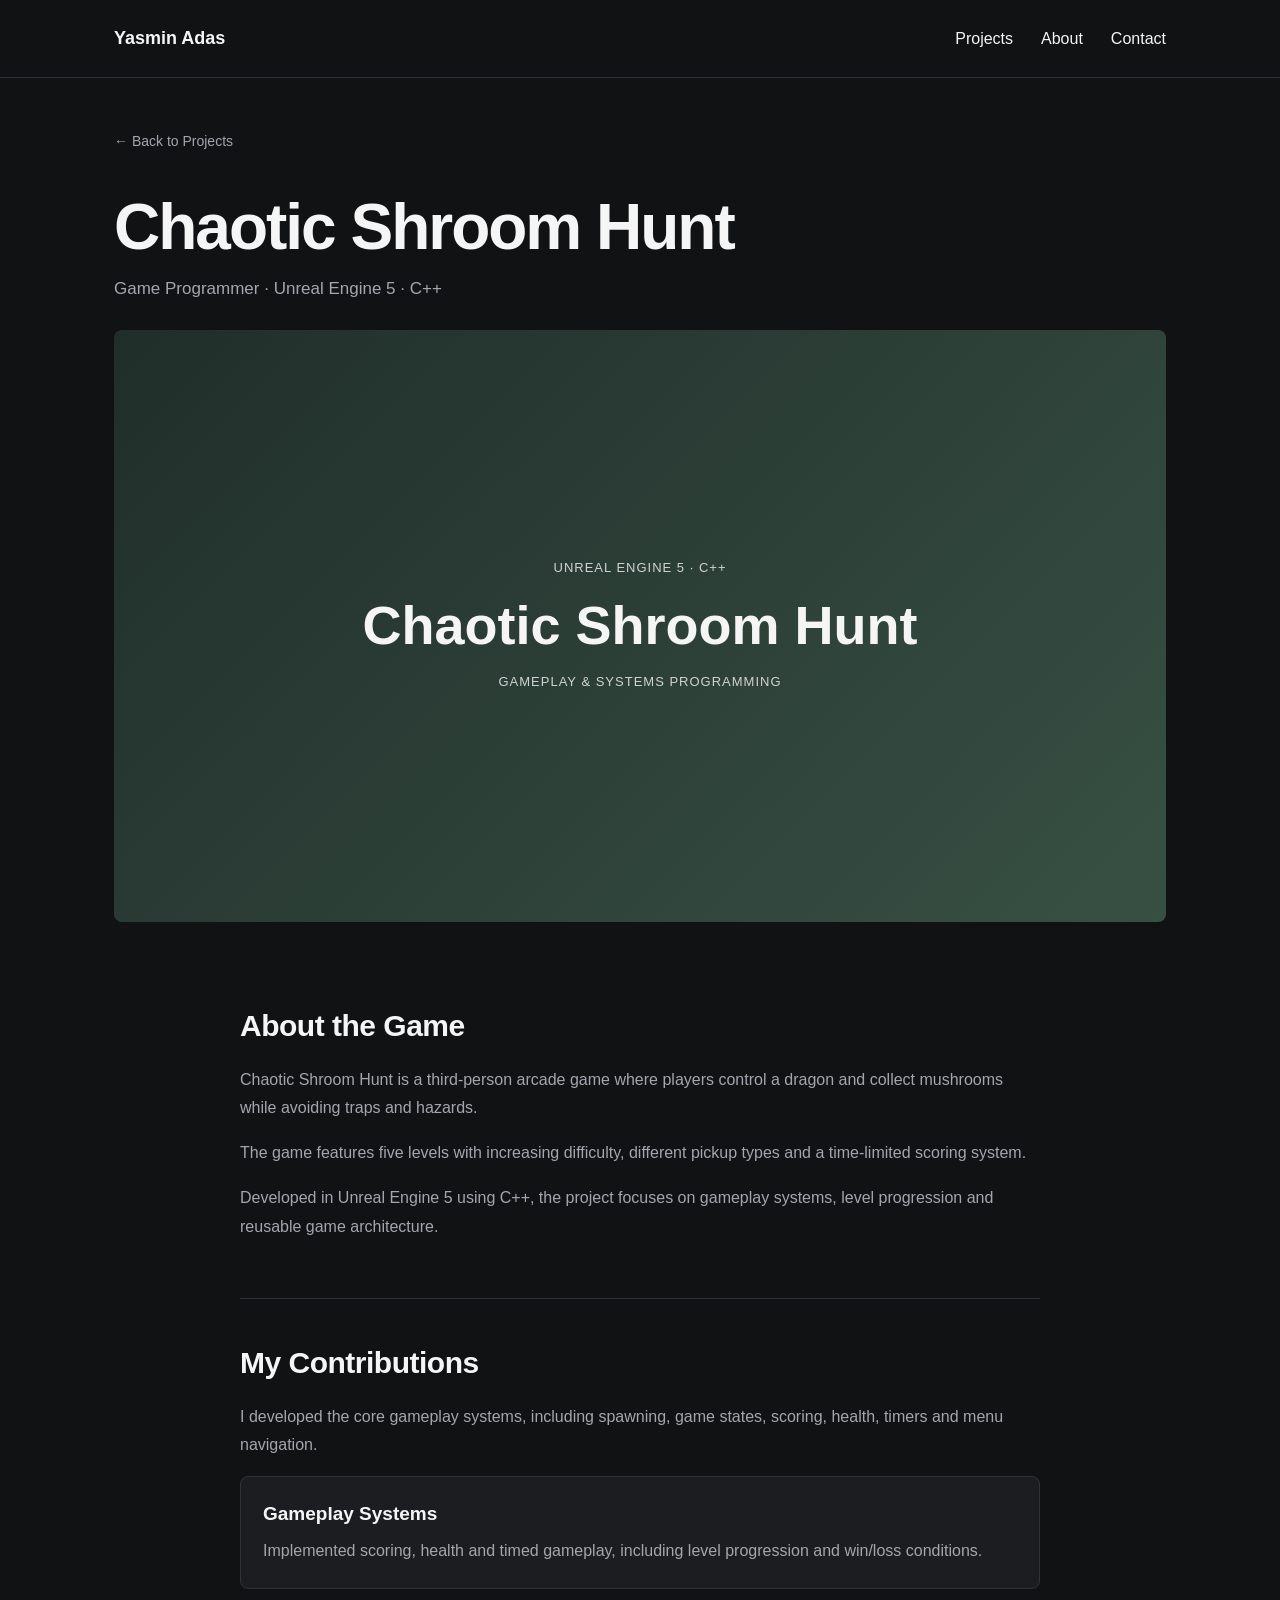
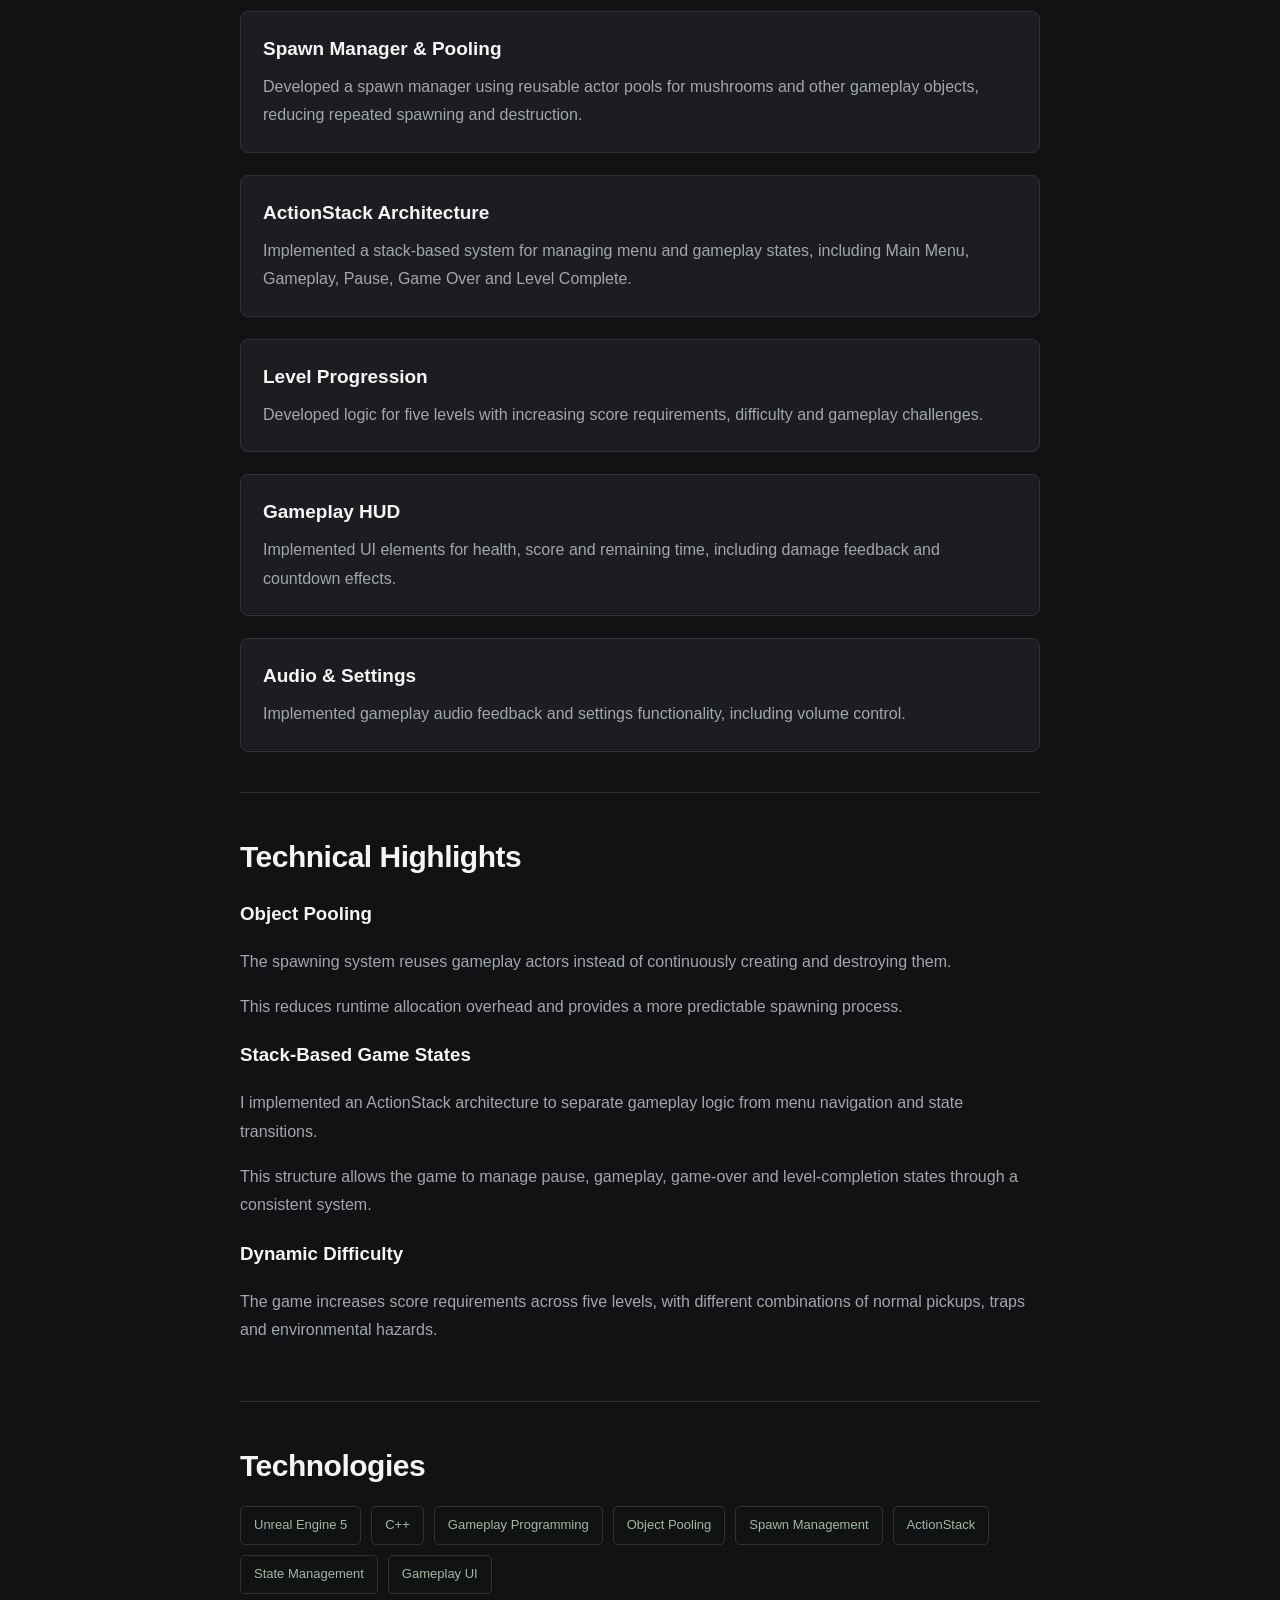
==== chaoticshroomhunt.html @ 8366841c "Add files via upload" ====
<!DOCTYPE html>
<html lang="en">
<head>
    <meta charset="UTF-8">
    <meta name="viewport" content="width=device-width, initial-scale=1.0">
    <meta name="description" content="Chaotic Shroom Hunt - Unreal Engine C++ Gameplay Programming by Yasmin Adas">
    <title>Chaotic Shroom Hunt | Yasmin Adas</title>
    <link rel="stylesheet" href="style.css">

    <style>
        .shroom-hero {
            display: flex;
            flex-direction: column;
            align-items: center;
            justify-content: center;
            gap: 14px;
            width: 100%;
            min-height: 300px;
            aspect-ratio: 16 / 9;
            padding: 30px;
            background: linear-gradient(135deg, #202e2a, #385044);
            border-radius: 8px;
            text-align: center;
        }

        .shroom-hero strong {
            font-size: clamp(30px, 5vw, 54px);
            line-height: 1.2;
        }

        .shroom-hero span {
            color: #d0d2d6;
            font-size: 13px;
            letter-spacing: 1px;
        }

        .contribution-list {
            display: grid;
            gap: 22px;
        }

        .contribution-item {
            padding: 22px;
            background: var(--surface);
            border: 1px solid var(--border);
            border-radius: 8px;
        }

        .contribution-item h3 {
            margin: 0 0 8px;
            font-size: 19px;
        }

        .contribution-item p {
            margin: 0;
        }

        .tech-tags {
            display: flex;
            flex-wrap: wrap;
            gap: 10px;
        }

        .tech-tag {
            padding: 8px 13px;
            border: 1px solid var(--border);
            border-radius: 5px;
            color: var(--accent);
            font-size: 13px;
        }
    </style>
</head>

<body>
    <header>
        <nav>
            <a href="index.html#home">Yasmin Adas</a>

            <div>
                <a href="index.html#projects">Projects</a>
                <a href="index.html#about">About</a>
                <a href="index.html#contact">Contact</a>
            </div>
        </nav>
    </header>

    <main>
        <section class="project-detail">

            <a class="back-link" href="index.html#projects">
                ← Back to Projects
            </a>

            <h1>Chaotic Shroom Hunt</h1>

            <p class="project-subtitle">
                Game Programmer · Unreal Engine 5 · C++
            </p>

            <div class="shroom-hero">
                <span>UNREAL ENGINE 5 · C++</span>
                <strong>Chaotic Shroom Hunt</strong>
                <span>GAMEPLAY & SYSTEMS PROGRAMMING</span>
            </div>

            <div class="project-detail-content">

                <!-- About -->
                <section>
                    <h2>About the Game</h2>

                    <p>
                        Chaotic Shroom Hunt is a third-person
                        arcade game where players control
                        a dragon and collect mushrooms
                        while avoiding traps and hazards.
                    </p>

                    <p>
                        The game features five levels with
                        increasing difficulty, different
                        pickup types and a time-limited
                        scoring system.
                    </p>

                    <p>
                        Developed in Unreal Engine 5 using
                        C++, the project focuses on
                        gameplay systems, level progression
                        and reusable game architecture.
                    </p>
                </section>

                <!-- Contributions -->
                <section>
                    <h2>My Contributions</h2>

                    <p>
                        I developed the core gameplay
                        systems, including spawning,
                        game states, scoring, health,
                        timers and menu navigation.
                    </p>

                    <div class="contribution-list">

                        <div class="contribution-item">
                            <h3>Gameplay Systems</h3>
                            <p>
                                Implemented scoring,
                                health and timed gameplay,
                                including level progression
                                and win/loss conditions.
                            </p>
                        </div>

                        <div class="contribution-item">
                            <h3>Spawn Manager & Pooling</h3>
                            <p>
                                Developed a spawn manager
                                using reusable actor pools
                                for mushrooms and other
                                gameplay objects, reducing
                                repeated spawning and
                                destruction.
                            </p>
                        </div>

                        <div class="contribution-item">
                            <h3>ActionStack Architecture</h3>
                            <p>
                                Implemented a stack-based
                                system for managing menu
                                and gameplay states,
                                including Main Menu,
                                Gameplay, Pause, Game Over
                                and Level Complete.
                            </p>
                        </div>

                        <div class="contribution-item">
                            <h3>Level Progression</h3>
                            <p>
                                Developed logic for
                                five levels with increasing
                                score requirements,
                                difficulty and gameplay
                                challenges.
                            </p>
                        </div>

                        <div class="contribution-item">
                            <h3>Gameplay HUD</h3>
                            <p>
                                Implemented UI elements
                                for health, score and
                                remaining time, including
                                damage feedback and
                                countdown effects.
                            </p>
                        </div>

                        <div class="contribution-item">
                            <h3>Audio & Settings</h3>
                            <p>
                                Implemented gameplay
                                audio feedback and
                                settings functionality,
                                including volume control.
                            </p>
                        </div>

                    </div>
                </section>

                <!-- Technical Highlights -->
                <section>
                    <h2>Technical Highlights</h2>

                    <h3>Object Pooling</h3>

                    <p>
                        The spawning system reuses
                        gameplay actors instead of
                        continuously creating and
                        destroying them.
                    </p>

                    <p>
                        This reduces runtime allocation
                        overhead and provides a more
                        predictable spawning process.
                    </p>

                    <h3>Stack-Based Game States</h3>

                    <p>
                        I implemented an ActionStack
                        architecture to separate
                        gameplay logic from menu
                        navigation and state transitions.
                    </p>

                    <p>
                        This structure allows the game
                        to manage pause, gameplay,
                        game-over and level-completion
                        states through a consistent
                        system.
                    </p>

                    <h3>Dynamic Difficulty</h3>

                    <p>
                        The game increases score
                        requirements across five levels,
                        with different combinations
                        of normal pickups, traps
                        and environmental hazards.
                    </p>

                </section>

                <!-- Technologies -->
                <section>
                    <h2>Technologies</h2>

                    <div class="tech-tags">
                        <span class="tech-tag">Unreal Engine 5</span>
                        <span class="tech-tag">C++</span>
                        <span class="tech-tag">Gameplay Programming</span>
                        <span class="tech-tag">Object Pooling</span>
                        <span class="tech-tag">Spawn Management</span>
                        <span class="tech-tag">ActionStack</span>
                        <span class="tech-tag">State Management</span>
                        <span class="tech-tag">Gameplay UI</span>
                    </div>
                </section>

            </div>
        </section>
    </main>
</body>
</html>
---- style.css ----
/* Base styles */
:root {
    --background: #111214;
    --surface: #1b1d20;
    --text: #f5f5f5;
    --muted: #a3a6ad;
    --accent: #a3b8a0;
    --border: #303237;
}

* {
    box-sizing: border-box;
}

html {
    scroll-behavior: smooth;
}

body {
    margin: 0;
    background: var(--background);
    color: var(--text);
    font-family: Arial, Helvetica, sans-serif;
    line-height: 1.6;
}

a {
    color: inherit;
    text-decoration: none;
}

/* Navigation */
header {
    border-bottom: 1px solid var(--border);
}

nav {
    max-width: 1100px;
    margin: 0 auto;
    padding: 24px;
    display: flex;
    align-items: center;
    justify-content: space-between;
    gap: 24px;
}

nav > a {
    font-weight: 700;
    font-size: 18px;
}

nav > div {
    display: flex;
    flex-wrap: wrap;
    gap: 28px;
}

nav a:hover {
    color: var(--accent);
}

/* Main layout */
main {
    max-width: 1100px;
    margin: 0 auto;
    padding: 0 24px;
}

section {
    padding: 90px 0;
    scroll-margin-top: 30px;
}

section + section {
    border-top: 1px solid var(--border);
}

/* Home */
#home {
    min-height: 480px;
    display: flex;
    flex-direction: column;
    justify-content: center;
    align-items: flex-start;
    gap: 14px;
}

#home p,
#home h1 {
    margin: 0;
}

#home p:first-child {
    color: var(--accent);
    font-size: 13px;
    font-weight: 700;
    letter-spacing: 2px;
}

h1 {
    font-size: clamp(42px, 7vw, 76px);
    line-height: 1.1;
    letter-spacing: -2px;
}

#home p:nth-of-type(2) {
    color: var(--muted);
    font-size: 18px;
}

#home a {
    display: inline-block;
    margin-top: 20px;
    padding: 12px 22px;
    border: 1px solid var(--accent);
    border-radius: 5px;
    transition: background 0.2s, color 0.2s;
}

#home a:hover {
    background: var(--accent);
    color: var(--background);
}

/* Section headings */
h2 {
    margin: 0 0 28px;
    font-size: 30px;
    letter-spacing: -0.5px;
}

/* Project grid */
.projects-grid {
    display: grid;
    grid-template-columns: repeat(2, minmax(0, 1fr));
    gap: 32px;
}

/* Project cards */
.project-card {
    min-width: 0;
    padding: 16px;
    background: var(--surface);
    border: 1px solid var(--border);
    border-radius: 10px;
    transition: border-color 0.2s ease;
}

.project-card:hover {
    border-color: var(--accent);
}

/* Project images */
.project-image {
    display: block;
    width: 100%;
    aspect-ratio: 16 / 9;
    object-fit: cover;
    background: #292c30;
    border-radius: 6px;
}

/* Project information */
.project-card h3 {
    margin: 18px 0 4px;
    font-size: 22px;
}

.project-card p {
    margin: 0 0 12px;
    color: var(--muted);
    font-size: 14px;
}

.award {
    display: inline-block;
    color: var(--accent);
    font-size: 13px;
    font-weight: 600;
}

/* Placeholders for projects without screenshots */
.project-placeholder {
    display: flex;
    align-items: center;
    justify-content: center;
    padding: 24px;
    overflow: hidden;
}

.losttracks {
    background: linear-gradient(135deg, #282331, #47344d);
}

.shroomhunt {
    background: linear-gradient(135deg, #202e2a, #385044);
}

.placeholder-content {
    display: flex;
    flex-direction: column;
    align-items: center;
    gap: 12px;
    text-align: center;
}

.placeholder-content strong {
    font-size: clamp(22px, 3vw, 32px);
    letter-spacing: -0.5px;
}

.placeholder-content span {
    color: #d0d2d6;
    font-size: 12px;
    letter-spacing: 1px;
}

.placeholder-content span:last-child {
    letter-spacing: normal;
}

/* Mobile */
@media (max-width: 700px) {
    nav {
        flex-direction: column;
        align-items: flex-start;
        padding: 20px 0;
    }

    nav > div {
        gap: 20px;
    }

    section {
        padding: 60px 0;
    }

    #home {
        min-height: 380px;
    }

    #home p:nth-of-type(2) {
        font-size: 16px;
    }

    .projects-grid {
        grid-template-columns: 1fr;
        gap: 20px;
    }
}

@media (prefers-reduced-motion: reduce) {
    html {
        scroll-behavior: auto;
    }

    #home a,
    .project-card {
        transition: none;
    }
}

/* Project detail page */
.project-detail {
    padding-top: 50px;
}

.back-link {
    display: inline-block;
    margin-bottom: 40px;
    color: var(--muted);
    font-size: 14px;
}

.back-link:hover {
    color: var(--accent);
}

.project-detail h1 {
    margin: 0 0 12px;
    font-size: clamp(42px, 6vw, 64px);
}

.project-subtitle {
    margin: 0 0 28px;
    color: var(--muted);
    font-size: 17px;
}

.project-awards {
    display: flex;
    flex-wrap: wrap;
    gap: 10px;
    margin-bottom: 40px;
}

.project-awards p {
    margin: 0;
    padding: 8px 14px;
    border: 1px solid var(--border);
    border-radius: 5px;
    color: var(--accent);
    font-size: 13px;
}

.project-hero-image {
    display: block;
    width: 100%;
    max-height: 550px;
    object-fit: cover;
    border-radius: 8px;
}

.project-detail-content {
    max-width: 800px;
    margin: 40px auto 0;
}

.project-detail-content section {
    padding: 40px 0;
}

.project-detail-content h2 {
    margin-bottom: 16px;
}

.project-detail-content p {
    color: var(--muted);
    font-size: 16px;
    line-height: 1.8;
}

/* Mobile */
@media (max-width: 700px) {
    .project-detail {
        padding-top: 30px;
    }

    .project-awards {
        flex-direction: column;
        align-items: flex-start;
    }

    .project-detail-content section {
        padding: 30px 0;
    }
}

/* About Me */
.about-content {
    max-width: 720px;
}

.about-content p {
    margin: 0 0 22px;
    color: var(--muted);
    font-size: 17px;
    line-height: 1.85;
}

.about-content p:first-child {
    color: var(--text);
    font-size: 20px;
    font-weight: 500;
}

.about-content p:last-child {
    margin-bottom: 0;
}

@media (max-width: 700px) {
    .about-content p {
        font-size: 16px;
        line-height: 1.7;
    }

    .about-content p:first-child {
        font-size: 18px;
    }
}

/* Contact section */
.contact-intro {
    max-width: 600px;
    margin: 0 0 32px;
    color: var(--muted);
    font-size: 17px;
}

#contact-form {
    max-width: 600px;
    display: flex;
    flex-direction: column;
    gap: 22px;
}

.form-group {
    display: flex;
    flex-direction: column;
    gap: 8px;
}

.form-group label {
    font-size: 14px;
    font-weight: 600;
}

.form-group input,
.form-group textarea {
    width: 100%;
    padding: 14px 16px;
    background: var(--surface);
    border: 1px solid var(--border);
    border-radius: 6px;
    color: var(--text);
    font: inherit;
    transition: border-color 0.2s;
}

.form-group textarea {
    resize: vertical;
    min-height: 150px;
}

.form-group input:focus,
.form-group textarea:focus {
    outline: 2px solid var(--accent);
    outline-offset: 2px;
    border-color: var(--accent);
}

#contact-submit {
    align-self: flex-start;
    min-width: 160px;
    padding: 13px 24px;
    background: var(--accent);
    color: var(--background);
    border: none;
    border-radius: 6px;
    font: inherit;
    font-weight: 600;
    cursor: pointer;
    transition: opacity 0.2s;
}

#contact-submit:hover {
    opacity: 0.85;
}

#contact-submit:disabled {
    opacity: 0.5;
    cursor: not-allowed;
}

#form-status {
    margin: 0;
    font-size: 14px;
}

#form-status:empty {
    display: none;
}

.social-links {
    margin-top: 36px;
}

.social-links a {
    color: var(--accent);
    font-weight: 600;
}

.social-links a:hover {
    text-decoration: underline;
}

/* Accessible project links */
.project-card-link {
    display: block;
    height: 100%;
}

.project-card:focus-within {
    border-color: var(--accent);
}

.project-card-link:focus-visible {
    outline: 2px solid var(--accent);
    outline-offset: 5px;
    border-radius: 6px;
}

/* Mobile */
@media (max-width: 700px) {
    .contact-intro {
        font-size: 16px;
    }

    #contact-submit {
        width: 100%;
    }
}

@media (prefers-reduced-motion: reduce) {
    .form-group input,
    .form-group textarea,
    #contact-submit {
        transition: none;
    }
}

/* Refined navigation */
.site-name {
    white-space: nowrap;
}

.nav-links {
    display: flex;
    gap: 30px;
}

/* Hero layout */
#home {
    min-height: 570px;
    padding: 85px 0;
    display: block;
}

.hero-content {
    width: 100%;
    display: grid;
    grid-template-columns: minmax(0, 1.2fr) minmax(0, 0.8fr);
    align-items: center;
    gap: 65px;
}

.hero-text {
    min-width: 0;
}

#home .hero-label {
    margin: 0 0 20px;
    color: var(--accent);
    font-size: 12px;
    font-weight: 700;
    letter-spacing: 2px;
}

.hero-text h1 {
    margin: 0 0 24px;
    font-size: clamp(42px, 5.5vw, 68px);
    line-height: 1.1;
    letter-spacing: -2px;
}

#home .hero-description {
    margin: 0 0 20px;
    max-width: 490px;
    color: var(--text);
    font-size: clamp(18px, 2vw, 22px);
    line-height: 1.6;
}

#home .hero-tech {
    margin: 0;
    color: var(--muted);
    font-size: 15px;
}

.hero-actions {
    display: flex;
    flex-wrap: wrap;
    align-items: center;
    gap: 14px;
    margin-top: 32px;
}

#home .hero-actions a {
    margin: 0;
    padding: 13px 20px;
    border-radius: 6px;
    font-size: 14px;
    font-weight: 600;
}

#home .primary-button {
    background: var(--accent);
    color: var(--background);
    border: 1px solid var(--accent);
}

#home .primary-button:hover {
    background: transparent;
    color: var(--accent);
}

#home .secondary-button {
    background: transparent;
    color: var(--text);
    border: 1px solid var(--border);
}

#home .secondary-button:hover {
    border-color: var(--accent);
    color: var(--accent);
    background: transparent;
}

/* Portrait */
.hero-photo {
    width: 100%;
    max-width: 370px;
    justify-self: end;
    aspect-ratio: 4 / 5;
    overflow: hidden;
    border-radius: 14px;
    background: var(--surface);
    border: 1px solid var(--border);
}

.hero-photo img {
    display: block;
    width: 100%;
    height: 100%;
    object-fit: cover;
    object-position: center;
}

/* Section headings */
.section-heading {
    margin-bottom: 36px;
}

.section-label {
    margin: 0 0 12px;
    color: var(--accent);
    font-size: 12px;
    font-weight: 700;
    letter-spacing: 2px;
}

.section-heading h2 {
    margin-bottom: 12px;
}

.section-description {
    max-width: 650px;
    margin: 0;
    color: var(--muted);
    font-size: 16px;
    line-height: 1.7;
}

/* Project card improvements */
.project-card {
    overflow: hidden;
    padding: 14px;
}

.project-info {
    padding: 4px 4px 6px;
}

.project-info h3 {
    margin: 16px 0 6px;
}

.project-info .project-role {
    margin-bottom: 3px;
    color: var(--text);
    font-weight: 500;
}

.project-info p {
    color: var(--muted);
}

.project-info .award {
    margin-top: 5px;
    color: var(--accent);
}

/* About */
#about .about-content {
    max-width: 720px;
}

/* Footer */
footer {
    padding: 26px 24px;
    border-top: 1px solid var(--border);
    text-align: center;
}

footer p {
    margin: 0;
    color: var(--muted);
    font-size: 13px;
}

/* Tablet */
@media (max-width: 850px) {
    .hero-content {
        gap: 30px;
    }

    .hero-photo {
        max-width: 300px;
    }
}

/* Mobile */
@media (max-width: 700px) {
    nav {
        padding: 20px 24px;
    }

    .nav-links {
        gap: 20px;
    }

    #home {
        min-height: auto;
        padding: 65px 0;
    }

    .hero-content {
        grid-template-columns: 1fr;
        gap: 35px;
    }

    .hero-photo {
        max-width: 280px;
        justify-self: center;
    }

    .hero-text h1 {
        font-size: clamp(38px, 9vw, 52px);
    }

    #home .hero-description {
        font-size: 18px;
    }

    .hero-actions {
        gap: 12px;
    }

    .section-description {
        font-size: 15px;
    }
}

@media (prefers-reduced-motion: reduce) {
    .project-card,
    #home .hero-actions a {
        transition: none;
    }
}
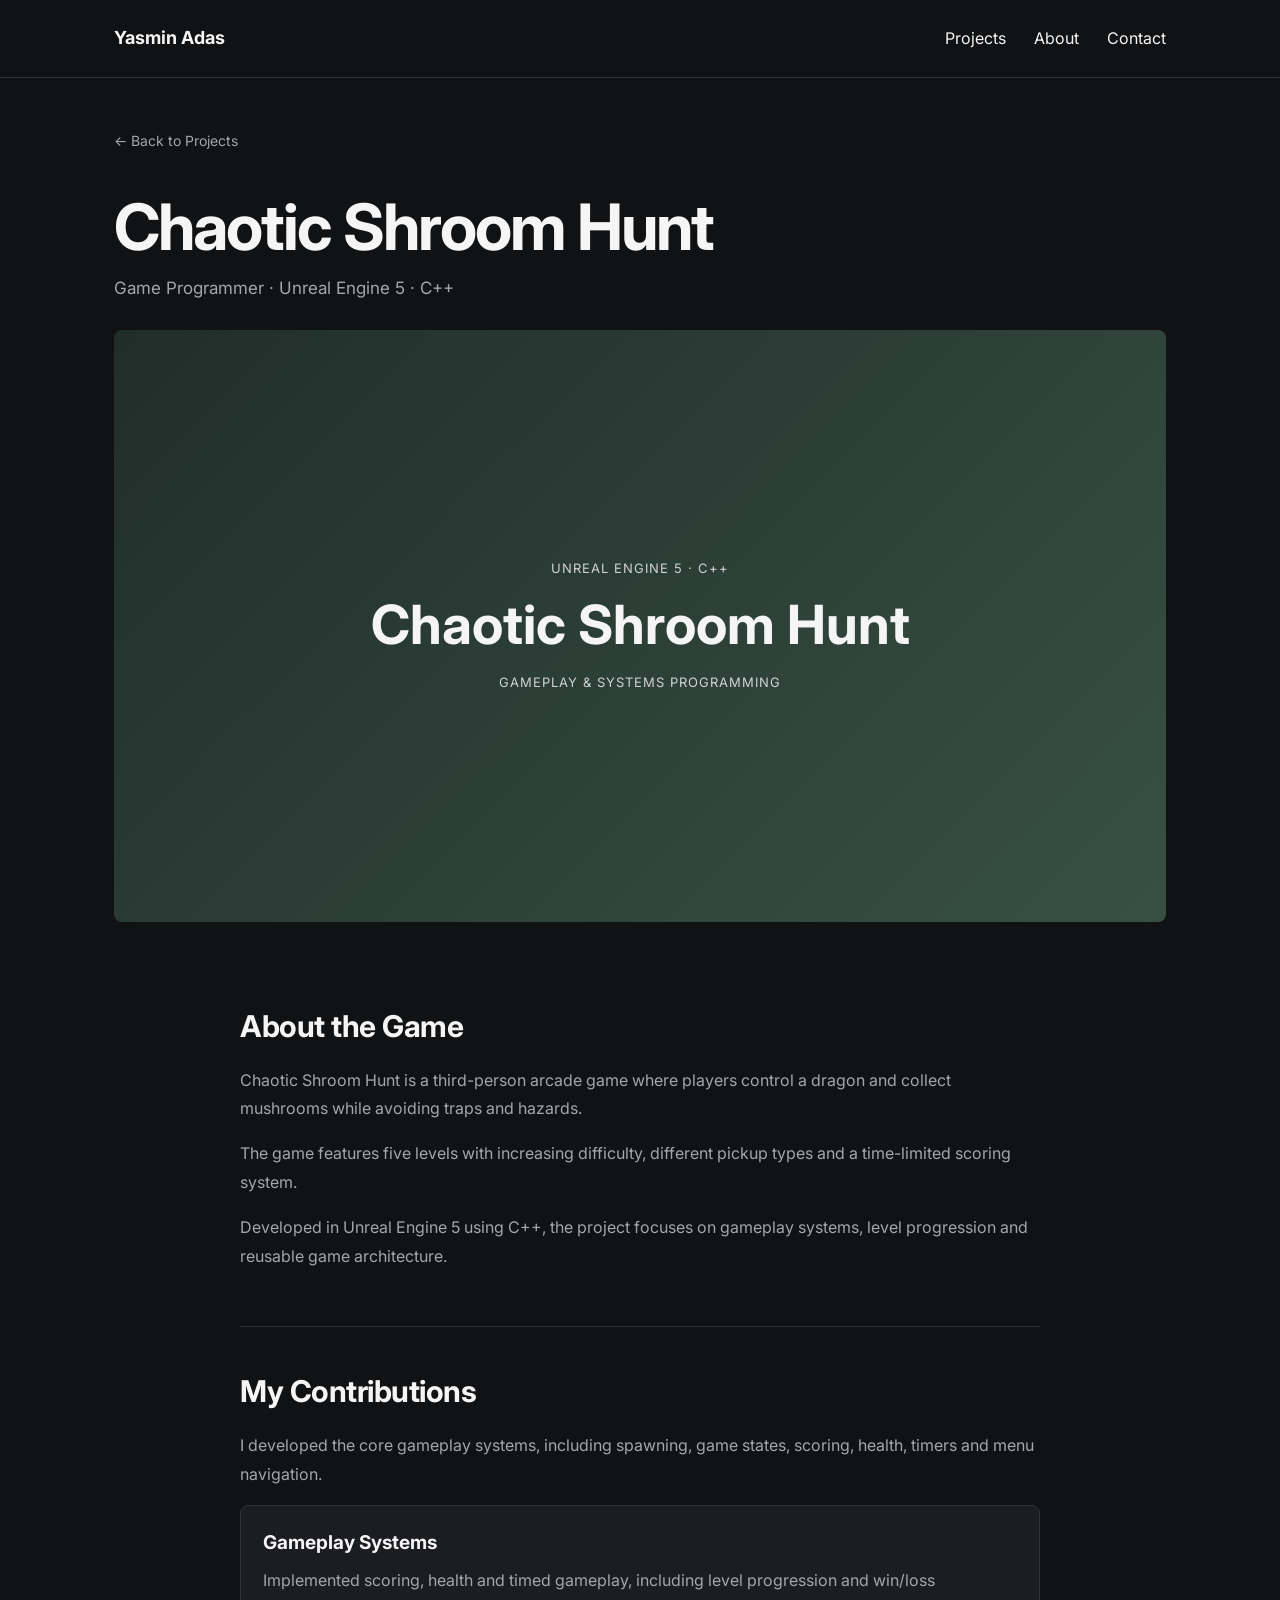
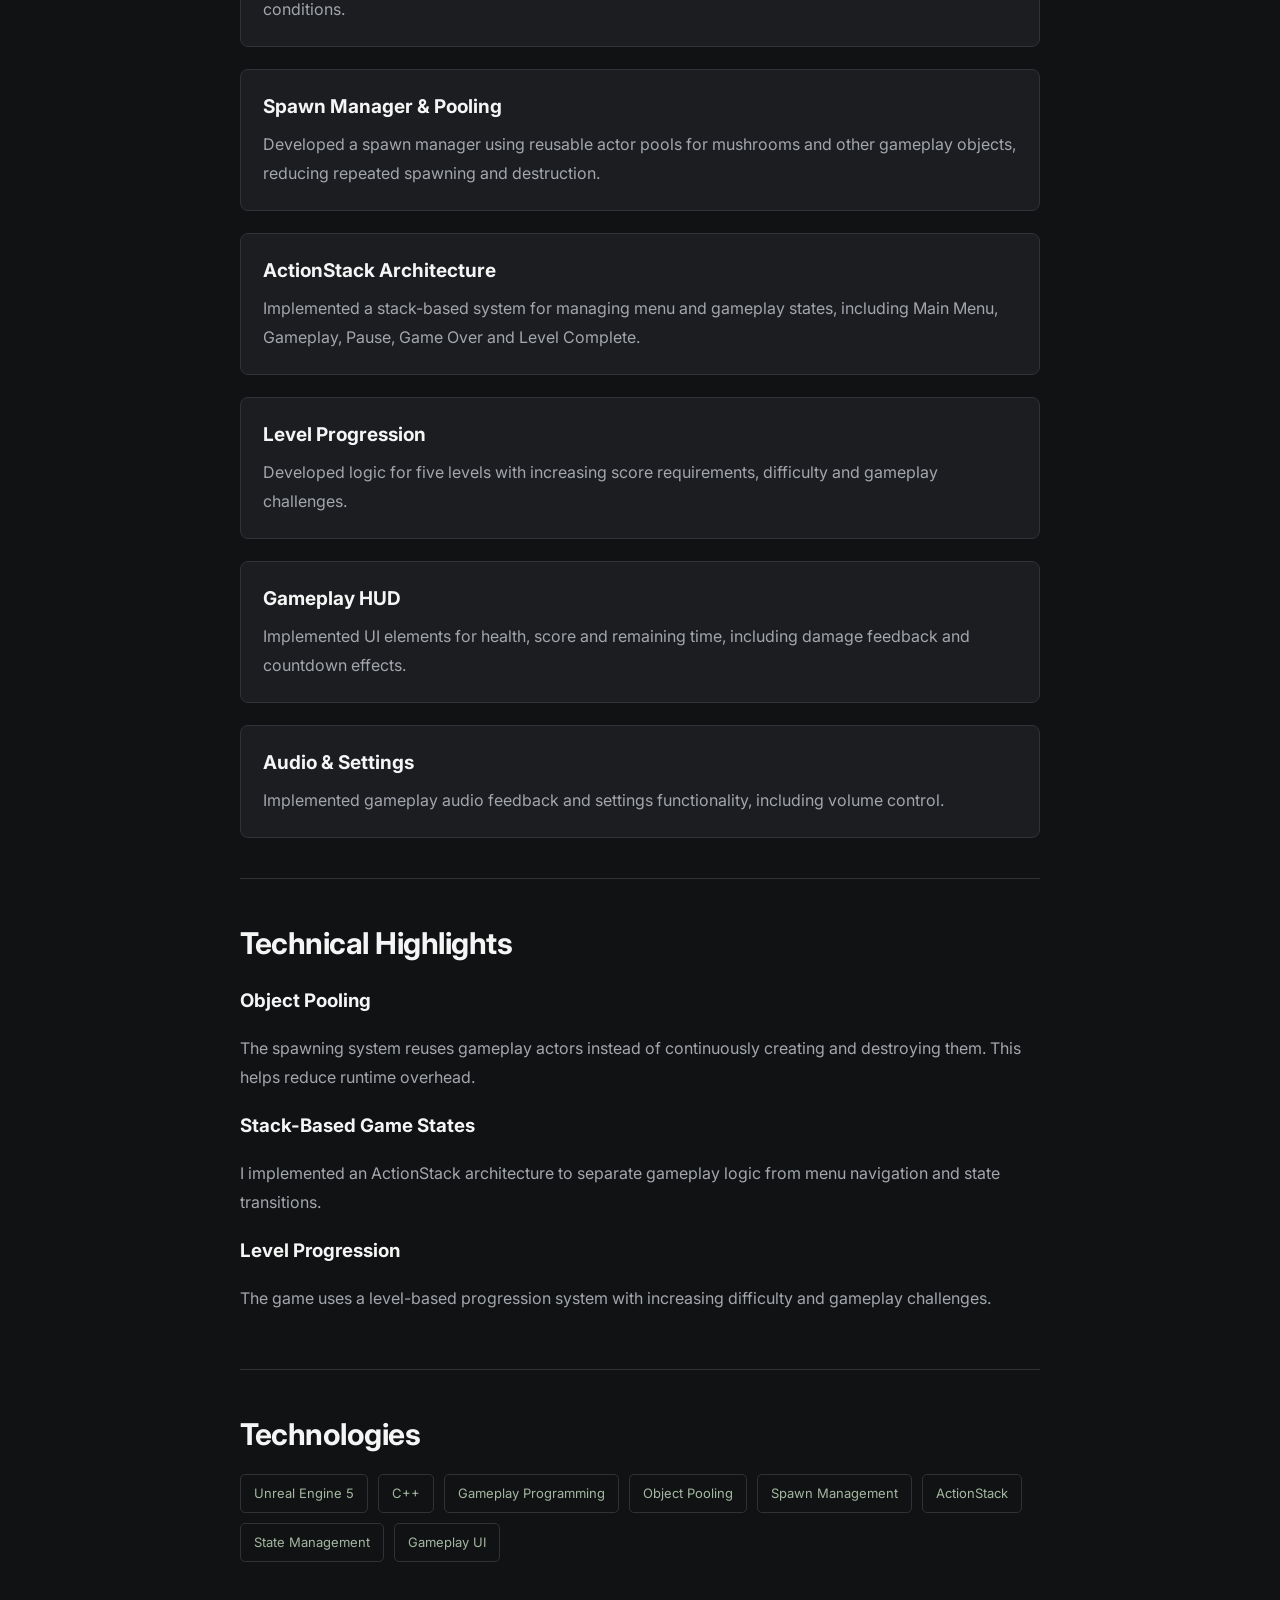
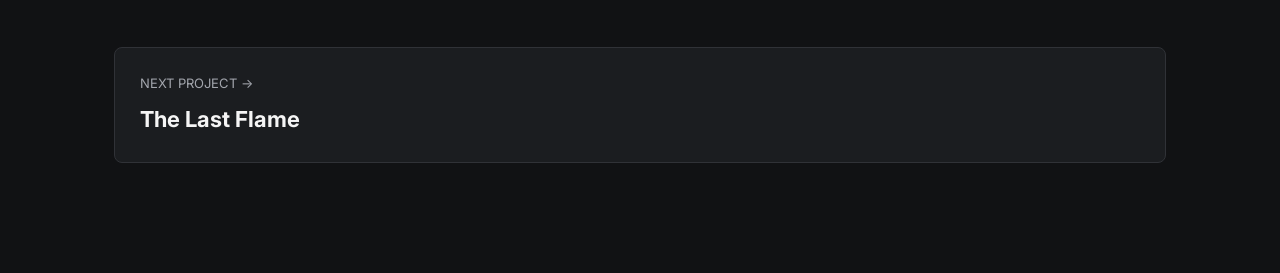
==== commit 6fb77277: "Update portfolio design and project navigation" ====
--- a/chaoticshroomhunt.html
+++ b/chaoticshroomhunt.html
@@ -69,6 +69,40 @@
             color: var(--accent);
             font-size: 13px;
         }
+
+        /* Next project navigation */
+        .next-project {
+            display: block;
+            margin: 45px 0 20px;
+            padding: 25px;
+            background: var(--surface);
+            border: 1px solid var(--border);
+            border-radius: 8px;
+            transition: border-color 0.2s ease;
+        }
+
+        .next-project:hover,
+        .next-project:focus-visible {
+            border-color: var(--accent);
+        }
+
+        .next-project span {
+            display: block;
+            margin-bottom: 8px;
+            color: var(--muted);
+            font-size: 13px;
+        }
+
+        .next-project strong {
+            color: var(--text);
+            font-size: 22px;
+        }
+
+        @media (prefers-reduced-motion: reduce) {
+            .next-project {
+                transition: none;
+            }
+        }
     </style>
 </head>
 
@@ -219,47 +253,27 @@
                     <h2>Technical Highlights</h2>
 
                     <h3>Object Pooling</h3>
-
-                    <p>
-                        The spawning system reuses
-                        gameplay actors instead of
-                        continuously creating and
-                        destroying them.
-                    </p>
-
-                    <p>
-                        This reduces runtime allocation
-                        overhead and provides a more
-                        predictable spawning process.
+                    <p>
+                        The spawning system reuses gameplay
+                        actors instead of continuously
+                        creating and destroying them.
+                        This helps reduce runtime overhead.
                     </p>
 
                     <h3>Stack-Based Game States</h3>
-
                     <p>
                         I implemented an ActionStack
-                        architecture to separate
-                        gameplay logic from menu
-                        navigation and state transitions.
-                    </p>
-
-                    <p>
-                        This structure allows the game
-                        to manage pause, gameplay,
-                        game-over and level-completion
-                        states through a consistent
-                        system.
-                    </p>
-
-                    <h3>Dynamic Difficulty</h3>
-
-                    <p>
-                        The game increases score
-                        requirements across five levels,
-                        with different combinations
-                        of normal pickups, traps
-                        and environmental hazards.
-                    </p>
-
+                        architecture to separate gameplay
+                        logic from menu navigation
+                        and state transitions.
+                    </p>
+
+                    <h3>Level Progression</h3>
+                    <p>
+                        The game uses a level-based
+                        progression system with increasing
+                        difficulty and gameplay challenges.
+                    </p>
                 </section>
 
                 <!-- Technologies -->
@@ -279,6 +293,13 @@
                 </section>
 
             </div>
+
+            <!-- Next Project -->
+            <a class="next-project" href="thelastflame.html">
+                <span>NEXT PROJECT →</span>
+                <strong>The Last Flame</strong>
+            </a>
+
         </section>
     </main>
 </body>
--- a/style.css
+++ b/style.css
@@ -1,6 +1,8 @@
 
 /* Base styles */
+@import url('https://fonts.googleapis.com/css2?family=Inter:wght@400;500;600;700&display=swap');
 :root {
+
     --background: #111214;
     --surface: #1b1d20;
     --text: #f5f5f5;
@@ -21,7 +23,7 @@
     margin: 0;
     background: var(--background);
     color: var(--text);
-    font-family: Arial, Helvetica, sans-serif;
+    font-family: 'Inter', Arial, Helvetica, sans-serif;
     line-height: 1.6;
 }
 
@@ -758,5 +760,25 @@
         transition: none;
     }
 }
-
-
+/* Subtle project card hover effect */
+@media (hover: hover) {
+    .project-card {
+        transition: transform 0.2s ease, border-color 0.2s ease;
+    }
+
+    .project-card:hover {
+        transform: translateY(-4px);
+        border-color: var(--accent);
+    }
+}
+
+@media (prefers-reduced-motion: reduce) {
+    .project-card {
+        transition: none;
+    }
+
+    .project-card:hover {
+        transform: none;
+    }
+}
+
